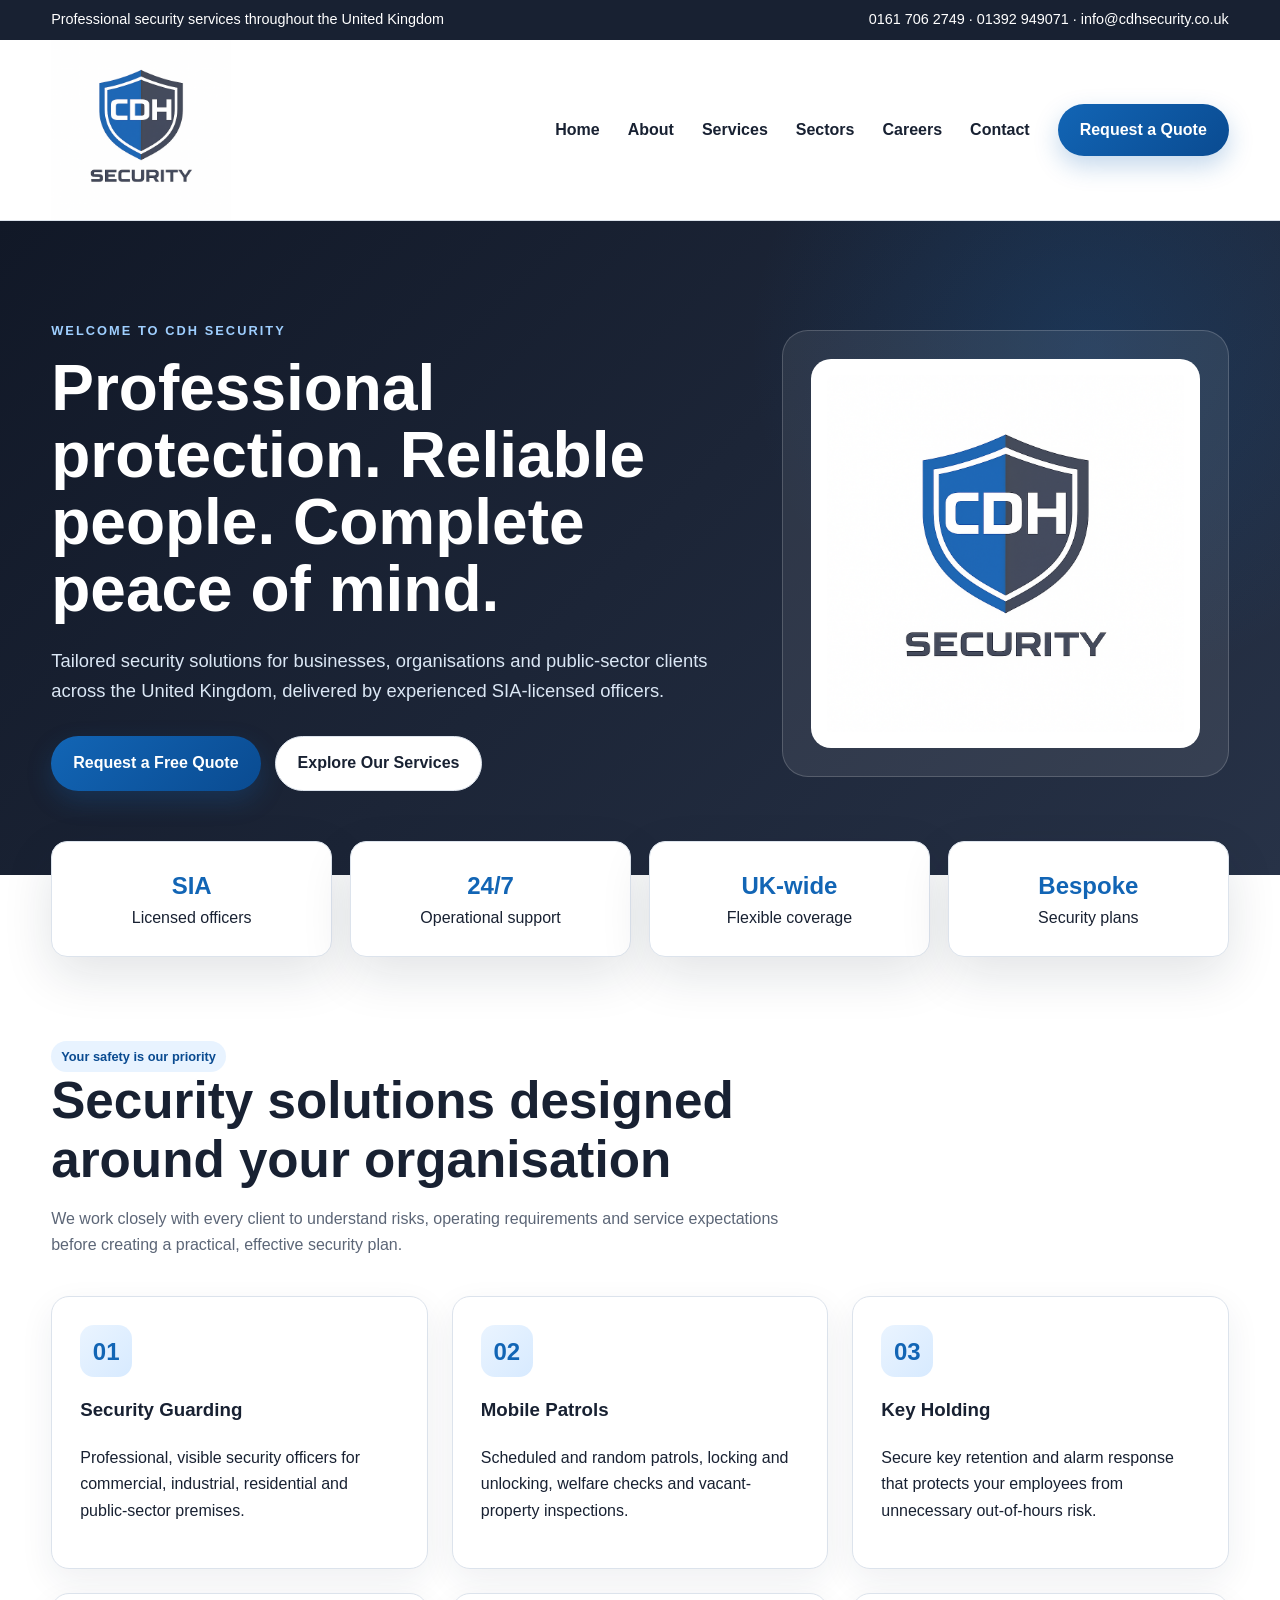
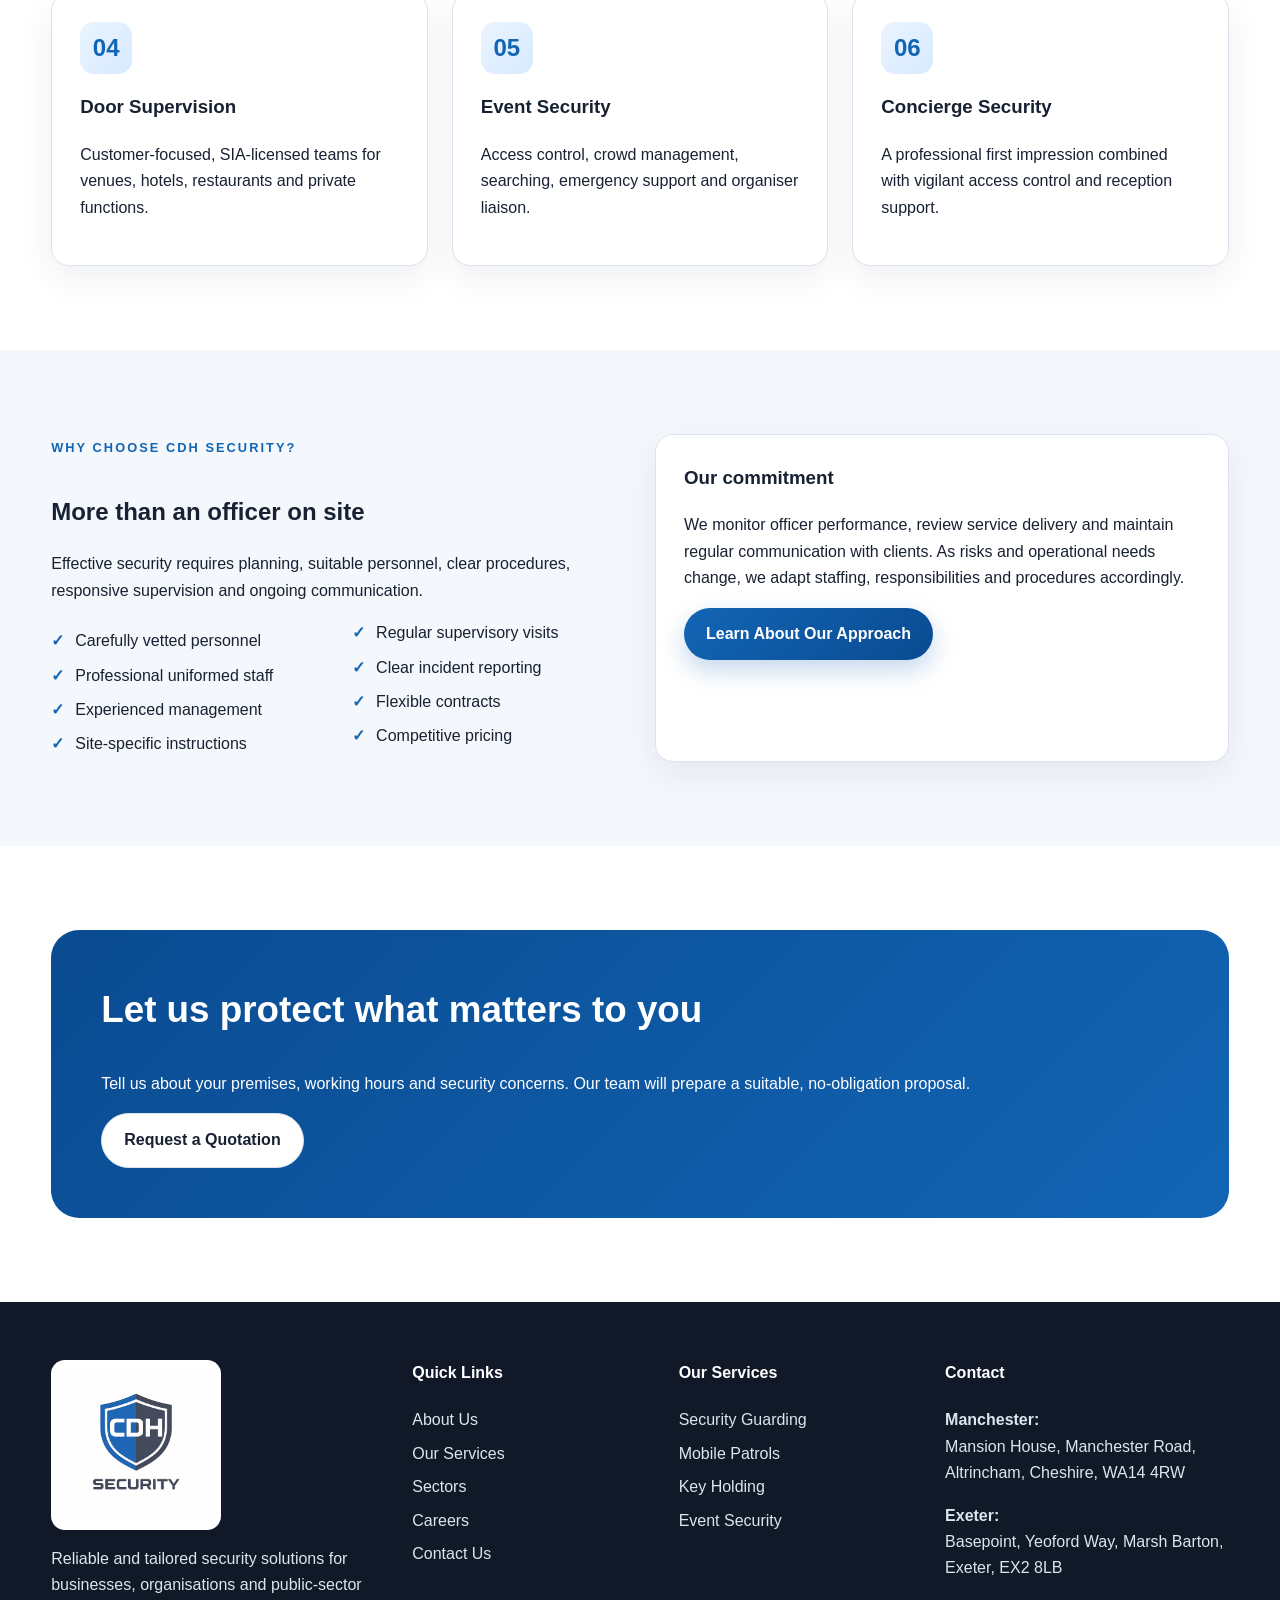
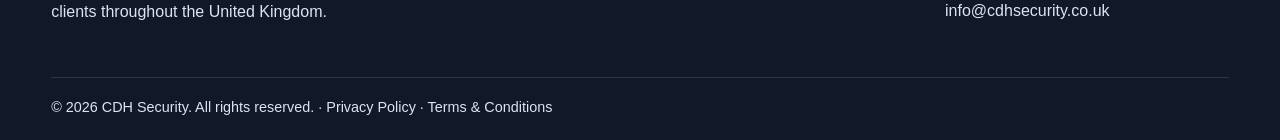
==== index.html @ 34df04a6 "Add files via upload" ====
<!doctype html><html lang="en"><head><meta charset="utf-8"><meta name="viewport" content="width=device-width,initial-scale=1"><meta name="description" content="Professional security services across the United Kingdom."><title>Home | CDH Security</title><link rel="icon" href="assets/favicon.ico"><link rel="stylesheet" href="assets/styles.css"></head><body><div class="topbar"><div class="container"><span>Professional security services throughout the United Kingdom</span><span>0161 706 2749 · 01392 949071 · info@cdhsecurity.co.uk</span></div></div><header class="site-header"><div class="container nav"><a class="brand" href="index.html"><img src="assets/cdh-logo.png" alt="CDH Security"></a><button class="menu-btn" aria-label="Open navigation" aria-expanded="false">☰</button><nav class="nav-links"><a href="index.html">Home</a><a href="about.html">About</a><a href="services.html">Services</a><a href="sectors.html">Sectors</a><a href="careers.html">Careers</a><a href="contact.html">Contact</a><a class="nav-cta" href="quote.html">Request a Quote</a></nav></div></header><main><section class="hero"><div class="container hero-grid"><div><span class="eyebrow">Welcome to CDH Security</span><h1>Professional protection. Reliable people. Complete peace of mind.</h1><p>Tailored security solutions for businesses, organisations and public-sector clients across the United Kingdom, delivered by experienced SIA-licensed officers.</p><div class="hero-actions"><a class="btn" href="quote.html">Request a Free Quote</a><a class="btn secondary" href="services.html">Explore Our Services</a></div></div><div class="hero-card"><img src="assets/cdh-logo.png" alt="CDH Security shield logo"></div></div></section><div class="container trust-row"><div class="trust-item"><strong>SIA</strong>Licensed officers</div><div class="trust-item"><strong>24/7</strong>Operational support</div><div class="trust-item"><strong>UK-wide</strong>Flexible coverage</div><div class="trust-item"><strong>Bespoke</strong>Security plans</div></div><section class="section"><div class="container"><div class="section-head"><span class="badge">Your safety is our priority</span><h2>Security solutions designed around your organisation</h2><p>We work closely with every client to understand risks, operating requirements and service expectations before creating a practical, effective security plan.</p></div><div class="grid-3"><div class="card"><div class="icon">01</div><h3>Security Guarding</h3><p>Professional, visible security officers for commercial, industrial, residential and public-sector premises.</p></div><div class="card"><div class="icon">02</div><h3>Mobile Patrols</h3><p>Scheduled and random patrols, locking and unlocking, welfare checks and vacant-property inspections.</p></div><div class="card"><div class="icon">03</div><h3>Key Holding</h3><p>Secure key retention and alarm response that protects your employees from unnecessary out-of-hours risk.</p></div><div class="card"><div class="icon">04</div><h3>Door Supervision</h3><p>Customer-focused, SIA-licensed teams for venues, hotels, restaurants and private functions.</p></div><div class="card"><div class="icon">05</div><h3>Event Security</h3><p>Access control, crowd management, searching, emergency support and organiser liaison.</p></div><div class="card"><div class="icon">06</div><h3>Concierge Security</h3><p>A professional first impression combined with vigilant access control and reception support.</p></div></div></div></section><section class="section alt"><div class="container grid-2"><div><span class="eyebrow" style="color:#1265b5">Why choose CDH Security?</span><h2>More than an officer on site</h2><p>Effective security requires planning, suitable personnel, clear procedures, responsive supervision and ongoing communication.</p><ul class="check-list"><li>Carefully vetted personnel</li><li>Professional uniformed staff</li><li>Experienced management</li><li>Site-specific instructions</li><li>Regular supervisory visits</li><li>Clear incident reporting</li><li>Flexible contracts</li><li>Competitive pricing</li></ul></div><div class="card"><h3>Our commitment</h3><p>We monitor officer performance, review service delivery and maintain regular communication with clients. As risks and operational needs change, we adapt staffing, responsibilities and procedures accordingly.</p><a class="btn" href="about.html">Learn About Our Approach</a></div></div></section><section class="section"><div class="container cta"><h2>Let us protect what matters to you</h2><p>Tell us about your premises, working hours and security concerns. Our team will prepare a suitable, no-obligation proposal.</p><a class="btn secondary" href="quote.html">Request a Quotation</a></div></section></main><footer class="footer"><div class="container"><div class="footer-grid"><div><img class="footer-logo" src="assets/cdh-logo.png" alt="CDH Security"><p>Reliable and tailored security solutions for businesses, organisations and public-sector clients throughout the United Kingdom.</p></div><div><h4>Quick Links</h4><a href="about.html">About Us</a><a href="services.html">Our Services</a><a href="sectors.html">Sectors</a><a href="careers.html">Careers</a><a href="contact.html">Contact Us</a></div><div><h4>Our Services</h4><a href="services.html#guarding">Security Guarding</a><a href="services.html#patrols">Mobile Patrols</a><a href="services.html#keyholding">Key Holding</a><a href="services.html#events">Event Security</a></div><div><h4>Contact</h4><p><strong>Manchester:</strong><br>Mansion House, Manchester Road, Altrincham, Cheshire, WA14 4RW</p><p><strong>Exeter:</strong><br>Basepoint, Yeoford Way, Marsh Barton, Exeter, EX2 8LB</p><p>info@cdhsecurity.co.uk</p></div></div><div class="copyright">© <span data-year></span> CDH Security. All rights reserved. · <a href="privacy.html" style="display:inline">Privacy Policy</a> · <a href="terms.html" style="display:inline">Terms & Conditions</a></div></div></footer><script src="assets/script.js"></script></body></html>
---- assets/styles.css ----
:root{--blue:#1265b5;--blue2:#0a4b91;--ink:#182132;--slate:#3f4657;--light:#f4f7fb;--white:#fff;--line:#dce3ec;--shadow:0 18px 50px rgba(18,32,52,.12);--radius:18px}*{box-sizing:border-box}html{scroll-behavior:smooth}body{margin:0;font-family:Inter,Arial,sans-serif;color:var(--ink);line-height:1.65;background:#fff}a{color:inherit;text-decoration:none}img{max-width:100%;display:block}.container{width:min(1180px,92%);margin:auto}.topbar{background:var(--ink);color:#fff;font-size:.9rem}.topbar .container{display:flex;justify-content:space-between;gap:20px;padding:8px 0}.site-header{position:sticky;top:0;z-index:50;background:rgba(255,255,255,.96);backdrop-filter:blur(12px);border-bottom:1px solid var(--line)}.nav{display:flex;align-items:center;justify-content:space-between;min-height:82px}.brand img{width:180px}.nav-links{display:flex;align-items:center;gap:28px;font-weight:700}.nav-links a:hover,.nav-links a.active{color:var(--blue)}.btn,.nav-cta{display:inline-flex;align-items:center;justify-content:center;gap:8px;padding:13px 22px;border-radius:999px;background:linear-gradient(135deg,var(--blue),var(--blue2));color:#fff;font-weight:800;border:0;cursor:pointer;box-shadow:0 10px 25px rgba(18,101,181,.25)}.btn.secondary{background:#fff;color:var(--ink);box-shadow:none;border:1px solid var(--line)}.menu-btn{display:none;border:0;background:none;font-size:1.8rem}.hero{background:radial-gradient(circle at 85% 20%,rgba(18,101,181,.22),transparent 28%),linear-gradient(135deg,#111827,#273247);color:#fff;padding:96px 0 84px;overflow:hidden}.hero-grid{display:grid;grid-template-columns:1.2fr .8fr;gap:60px;align-items:center}.eyebrow{display:inline-block;color:#9fcfff;text-transform:uppercase;letter-spacing:.16em;font-weight:800;font-size:.8rem;margin-bottom:14px}.hero h1,.page-hero h1{font-size:clamp(2.6rem,5vw,5rem);line-height:1.05;margin:0 0 22px}.hero p{font-size:1.15rem;color:#dbe7f5;max-width:720px}.hero-actions{display:flex;gap:14px;flex-wrap:wrap;margin-top:30px}.hero-card{background:rgba(255,255,255,.08);border:1px solid rgba(255,255,255,.18);padding:28px;border-radius:26px}.hero-card img{background:#fff;border-radius:20px;padding:16px}.trust-row{display:grid;grid-template-columns:repeat(4,1fr);gap:18px;margin-top:-34px;position:relative}.trust-item{background:#fff;border:1px solid var(--line);box-shadow:var(--shadow);padding:24px;border-radius:16px;text-align:center}.trust-item strong{font-size:1.5rem;color:var(--blue);display:block}.section{padding:84px 0}.section.alt{background:var(--light)}.section-head{max-width:760px;margin-bottom:38px}.section-head h2{font-size:clamp(2rem,4vw,3.2rem);line-height:1.15;margin:0 0 15px}.section-head p{color:#5c6677}.grid-3{display:grid;grid-template-columns:repeat(3,1fr);gap:24px}.grid-2{display:grid;grid-template-columns:repeat(2,1fr);gap:30px}.card{background:#fff;border:1px solid var(--line);border-radius:var(--radius);padding:28px;box-shadow:0 12px 34px rgba(30,46,70,.07)}.card h3{margin-top:0}.icon{width:52px;height:52px;border-radius:14px;background:linear-gradient(135deg,#eaf4ff,#d7eaff);display:grid;place-items:center;color:var(--blue);font-size:1.5rem;font-weight:900;margin-bottom:18px}.check-list{list-style:none;padding:0;margin:0;columns:2;column-gap:28px}.check-list li{break-inside:avoid;margin:8px 0;padding-left:24px;position:relative}.check-list li:before{content:'✓';position:absolute;left:0;color:var(--blue);font-weight:900}.cta{background:linear-gradient(135deg,var(--blue2),var(--blue));color:#fff;border-radius:28px;padding:50px}.cta h2{margin-top:0;font-size:2.3rem}.page-hero{background:linear-gradient(135deg,#172033,#273247);color:#fff;padding:76px 0}.page-hero p{max-width:760px;color:#d8e2ee}.service-list{display:grid;grid-template-columns:repeat(2,1fr);gap:24px}.service-block{padding:30px;border:1px solid var(--line);border-radius:18px;background:#fff}.service-block ul{padding-left:20px}.steps{counter-reset:step;display:grid;grid-template-columns:repeat(3,1fr);gap:22px}.step{counter-increment:step}.step:before{content:counter(step);display:grid;place-items:center;width:44px;height:44px;border-radius:50%;background:var(--blue);color:#fff;font-weight:900;margin-bottom:15px}.faq-item{border-bottom:1px solid var(--line)}.faq-question{width:100%;padding:20px 0;background:none;border:0;text-align:left;font-size:1.05rem;font-weight:800;cursor:pointer;display:flex;justify-content:space-between}.faq-answer{display:none;padding:0 0 18px;color:#5b6574}.faq-item.open .faq-answer{display:block}.contact-grid{display:grid;grid-template-columns:.9fr 1.1fr;gap:36px}.contact-card{background:var(--light);border-radius:18px;padding:26px;margin-bottom:18px}.form-grid{display:grid;grid-template-columns:1fr 1fr;gap:18px}.field{display:flex;flex-direction:column;gap:7px}.field.full{grid-column:1/-1}.field input,.field select,.field textarea{width:100%;padding:14px 15px;border:1px solid #cfd8e5;border-radius:10px;font:inherit}.field textarea{min-height:140px;resize:vertical}.notice{font-size:.9rem;color:#667085}.footer{background:#111827;color:#dbe5f1;padding:58px 0 20px}.footer-grid{display:grid;grid-template-columns:1.4fr 1fr 1fr 1.2fr;gap:30px}.footer h4{color:#fff;margin-top:0}.footer a{display:block;margin:7px 0}.footer-logo{width:170px;background:#fff;border-radius:14px;padding:8px}.copyright{border-top:1px solid rgba(255,255,255,.12);margin-top:36px;padding-top:18px;font-size:.9rem}.policy h2{margin-top:36px}.badge{display:inline-block;padding:5px 10px;border-radius:999px;background:#e8f3ff;color:var(--blue2);font-weight:800;font-size:.8rem}@media(max-width:900px){.nav-links{position:fixed;inset:82px 0 auto 0;background:#fff;display:none;flex-direction:column;align-items:flex-start;padding:28px 4%;border-bottom:1px solid var(--line)}.nav-links.open{display:flex}.menu-btn{display:block}.hero-grid,.contact-grid,.footer-grid{grid-template-columns:1fr}.grid-3,.steps{grid-template-columns:1fr 1fr}.trust-row{grid-template-columns:1fr 1fr}.service-list{grid-template-columns:1fr}.hero-card{max-width:520px}.topbar .container{flex-direction:column;gap:2px}.check-list{columns:1}}@media(max-width:600px){.grid-3,.grid-2,.steps,.trust-row,.form-grid{grid-template-columns:1fr}.field.full{grid-column:auto}.hero{padding-top:68px}.section{padding:62px 0}.brand img{width:145px}.cta{padding:32px}.hero h1,.page-hero h1{font-size:2.65rem}}
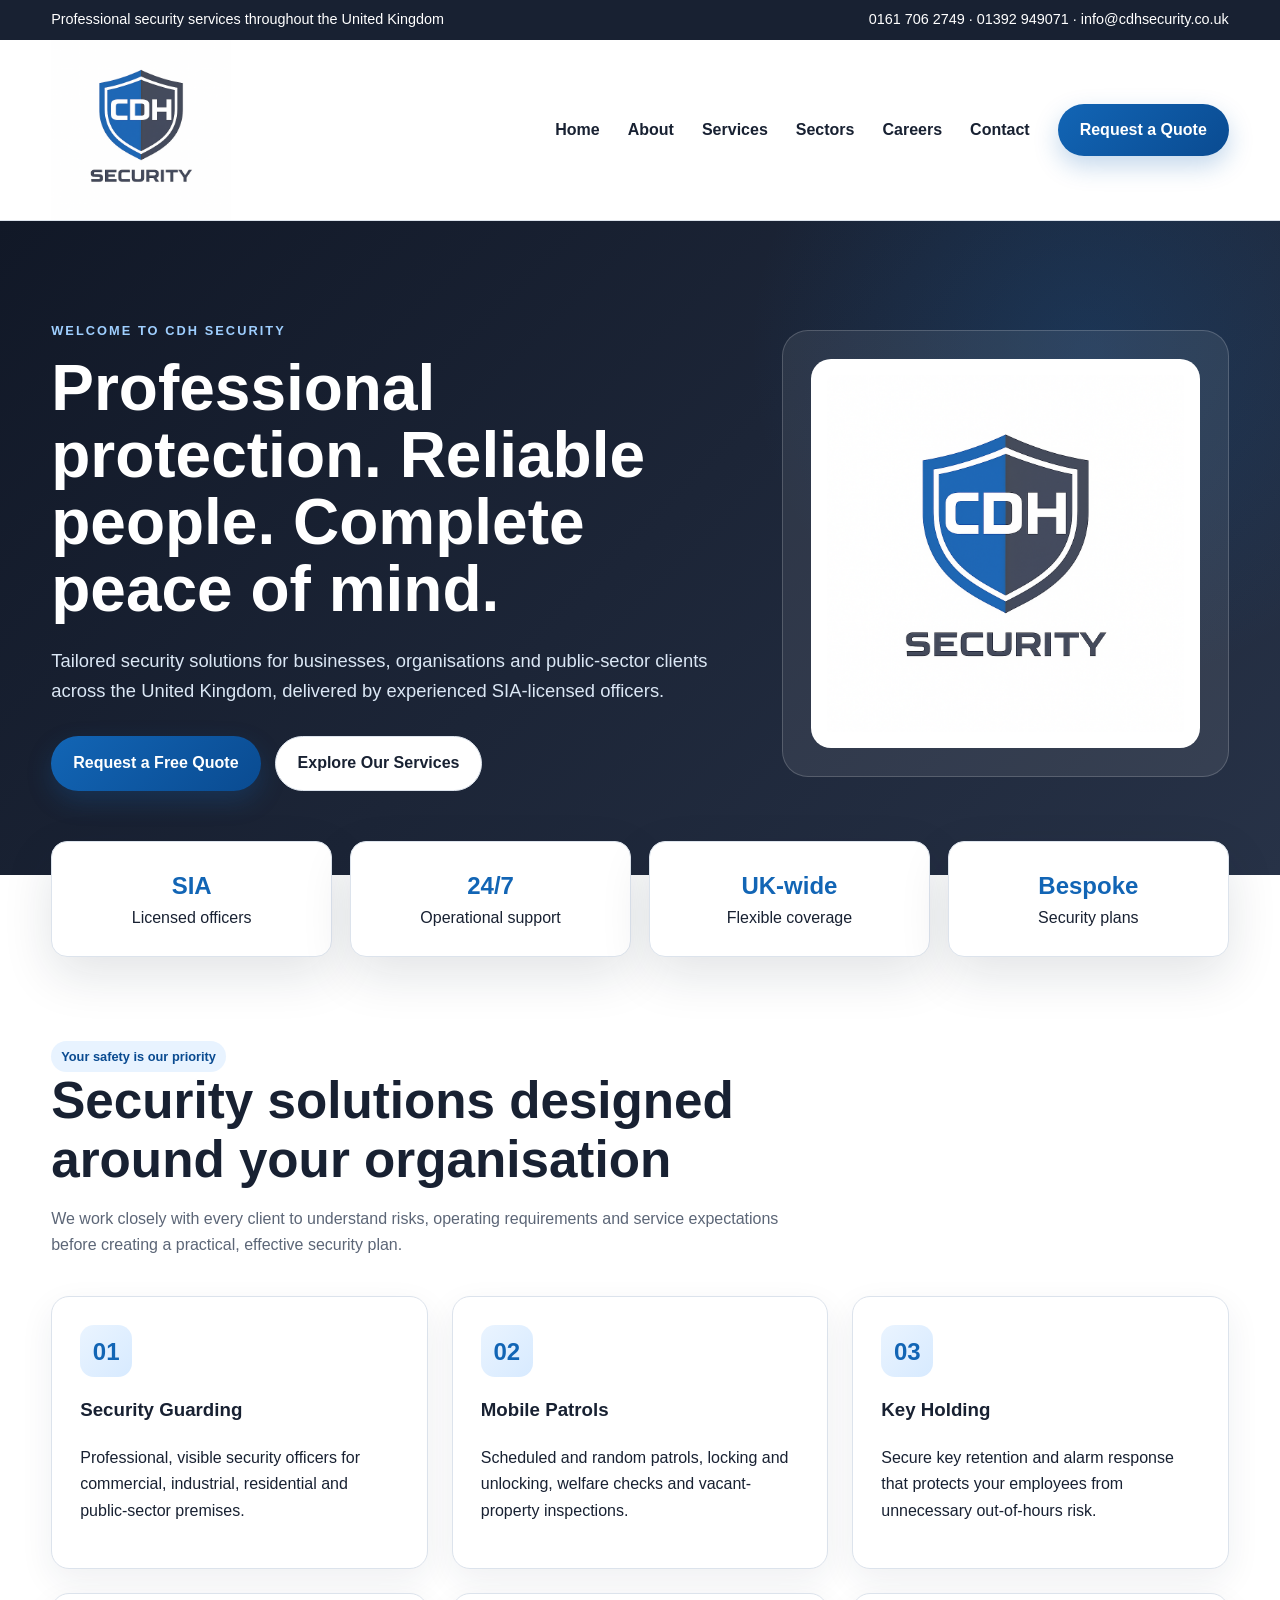
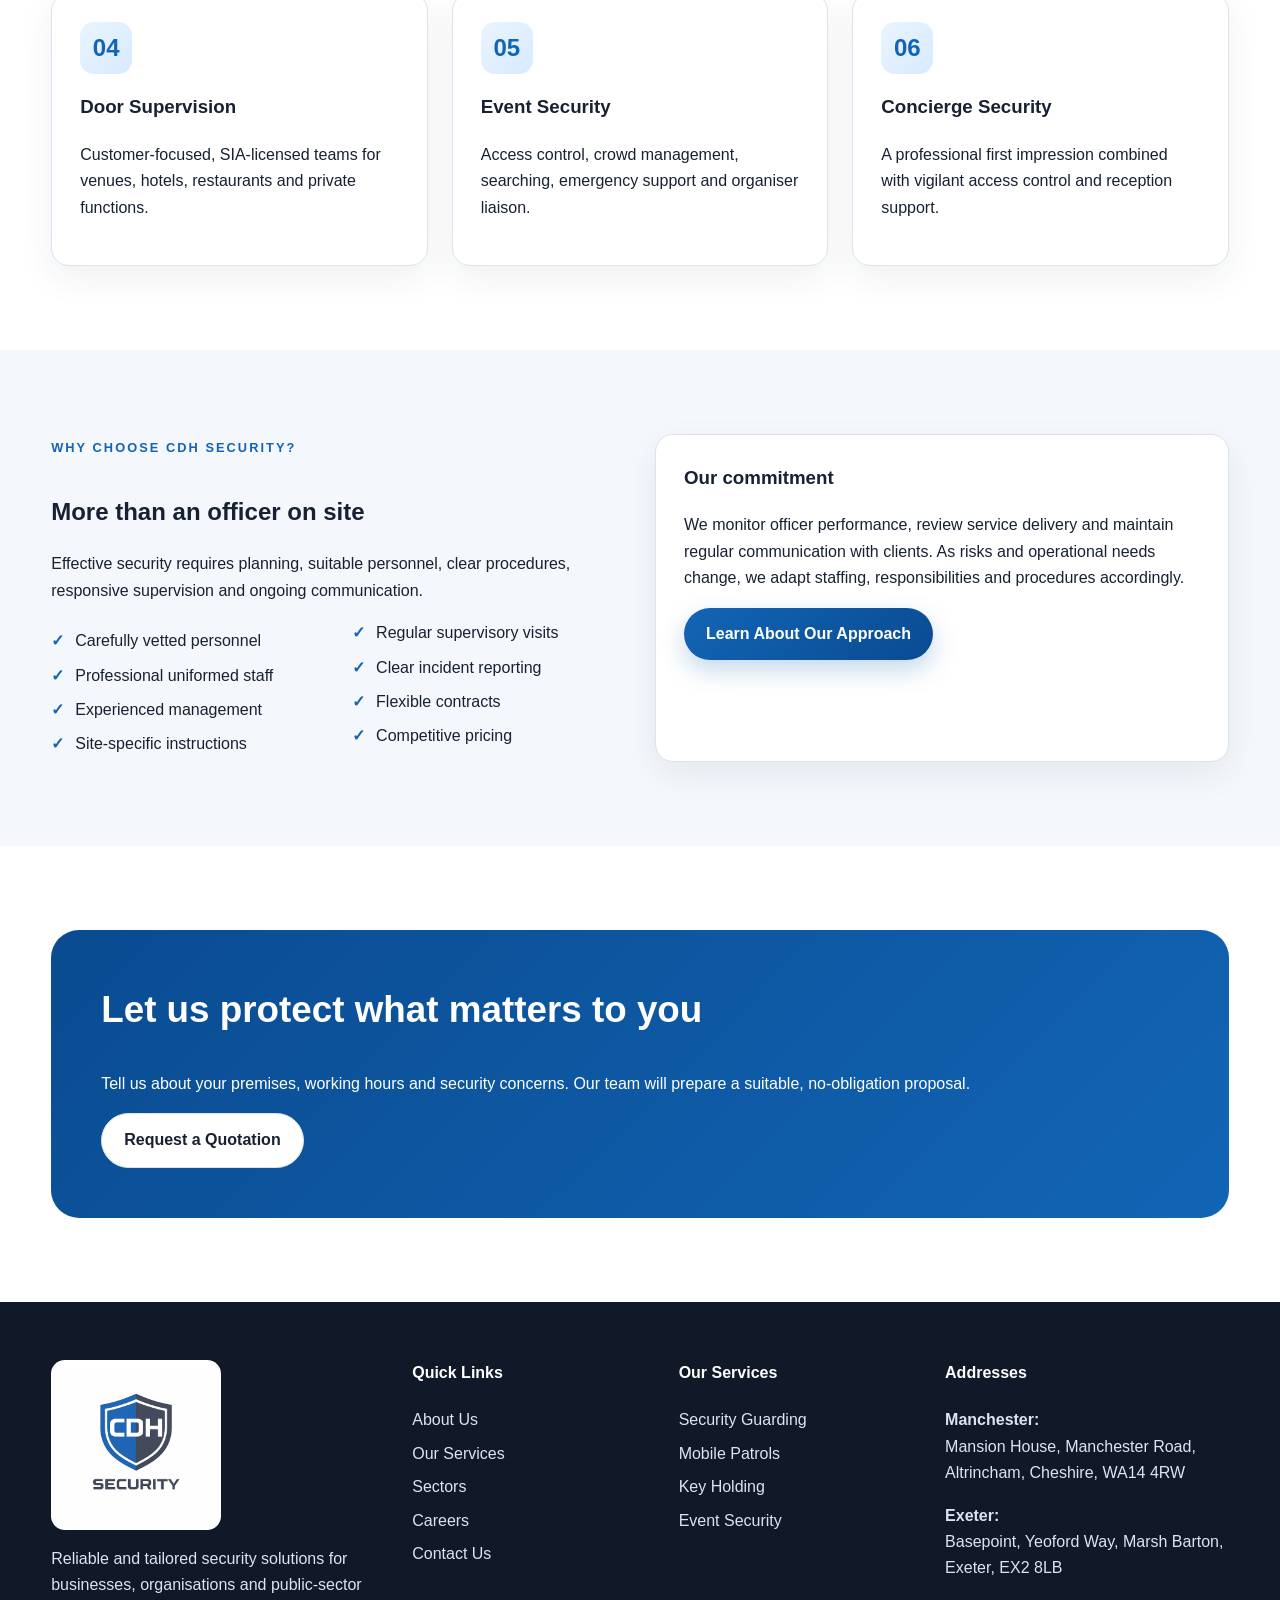
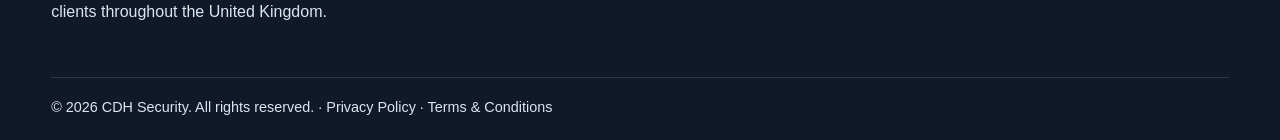
==== commit cc94c944: "Update index.html" ====
--- a/index.html
+++ b/index.html
@@ -1 +1 @@
-<!doctype html><html lang="en"><head><meta charset="utf-8"><meta name="viewport" content="width=device-width,initial-scale=1"><meta name="description" content="Professional security services across the United Kingdom."><title>Home | CDH Security</title><link rel="icon" href="assets/favicon.ico"><link rel="stylesheet" href="assets/styles.css"></head><body><div class="topbar"><div class="container"><span>Professional security services throughout the United Kingdom</span><span>0161 706 2749 · 01392 949071 · info@cdhsecurity.co.uk</span></div></div><header class="site-header"><div class="container nav"><a class="brand" href="index.html"><img src="assets/cdh-logo.png" alt="CDH Security"></a><button class="menu-btn" aria-label="Open navigation" aria-expanded="false">☰</button><nav class="nav-links"><a href="index.html">Home</a><a href="about.html">About</a><a href="services.html">Services</a><a href="sectors.html">Sectors</a><a href="careers.html">Careers</a><a href="contact.html">Contact</a><a class="nav-cta" href="quote.html">Request a Quote</a></nav></div></header><main><section class="hero"><div class="container hero-grid"><div><span class="eyebrow">Welcome to CDH Security</span><h1>Professional protection. Reliable people. Complete peace of mind.</h1><p>Tailored security solutions for businesses, organisations and public-sector clients across the United Kingdom, delivered by experienced SIA-licensed officers.</p><div class="hero-actions"><a class="btn" href="quote.html">Request a Free Quote</a><a class="btn secondary" href="services.html">Explore Our Services</a></div></div><div class="hero-card"><img src="assets/cdh-logo.png" alt="CDH Security shield logo"></div></div></section><div class="container trust-row"><div class="trust-item"><strong>SIA</strong>Licensed officers</div><div class="trust-item"><strong>24/7</strong>Operational support</div><div class="trust-item"><strong>UK-wide</strong>Flexible coverage</div><div class="trust-item"><strong>Bespoke</strong>Security plans</div></div><section class="section"><div class="container"><div class="section-head"><span class="badge">Your safety is our priority</span><h2>Security solutions designed around your organisation</h2><p>We work closely with every client to understand risks, operating requirements and service expectations before creating a practical, effective security plan.</p></div><div class="grid-3"><div class="card"><div class="icon">01</div><h3>Security Guarding</h3><p>Professional, visible security officers for commercial, industrial, residential and public-sector premises.</p></div><div class="card"><div class="icon">02</div><h3>Mobile Patrols</h3><p>Scheduled and random patrols, locking and unlocking, welfare checks and vacant-property inspections.</p></div><div class="card"><div class="icon">03</div><h3>Key Holding</h3><p>Secure key retention and alarm response that protects your employees from unnecessary out-of-hours risk.</p></div><div class="card"><div class="icon">04</div><h3>Door Supervision</h3><p>Customer-focused, SIA-licensed teams for venues, hotels, restaurants and private functions.</p></div><div class="card"><div class="icon">05</div><h3>Event Security</h3><p>Access control, crowd management, searching, emergency support and organiser liaison.</p></div><div class="card"><div class="icon">06</div><h3>Concierge Security</h3><p>A professional first impression combined with vigilant access control and reception support.</p></div></div></div></section><section class="section alt"><div class="container grid-2"><div><span class="eyebrow" style="color:#1265b5">Why choose CDH Security?</span><h2>More than an officer on site</h2><p>Effective security requires planning, suitable personnel, clear procedures, responsive supervision and ongoing communication.</p><ul class="check-list"><li>Carefully vetted personnel</li><li>Professional uniformed staff</li><li>Experienced management</li><li>Site-specific instructions</li><li>Regular supervisory visits</li><li>Clear incident reporting</li><li>Flexible contracts</li><li>Competitive pricing</li></ul></div><div class="card"><h3>Our commitment</h3><p>We monitor officer performance, review service delivery and maintain regular communication with clients. As risks and operational needs change, we adapt staffing, responsibilities and procedures accordingly.</p><a class="btn" href="about.html">Learn About Our Approach</a></div></div></section><section class="section"><div class="container cta"><h2>Let us protect what matters to you</h2><p>Tell us about your premises, working hours and security concerns. Our team will prepare a suitable, no-obligation proposal.</p><a class="btn secondary" href="quote.html">Request a Quotation</a></div></section></main><footer class="footer"><div class="container"><div class="footer-grid"><div><img class="footer-logo" src="assets/cdh-logo.png" alt="CDH Security"><p>Reliable and tailored security solutions for businesses, organisations and public-sector clients throughout the United Kingdom.</p></div><div><h4>Quick Links</h4><a href="about.html">About Us</a><a href="services.html">Our Services</a><a href="sectors.html">Sectors</a><a href="careers.html">Careers</a><a href="contact.html">Contact Us</a></div><div><h4>Our Services</h4><a href="services.html#guarding">Security Guarding</a><a href="services.html#patrols">Mobile Patrols</a><a href="services.html#keyholding">Key Holding</a><a href="services.html#events">Event Security</a></div><div><h4>Contact</h4><p><strong>Manchester:</strong><br>Mansion House, Manchester Road, Altrincham, Cheshire, WA14 4RW</p><p><strong>Exeter:</strong><br>Basepoint, Yeoford Way, Marsh Barton, Exeter, EX2 8LB</p><p>info@cdhsecurity.co.uk</p></div></div><div class="copyright">© <span data-year></span> CDH Security. All rights reserved. · <a href="privacy.html" style="display:inline">Privacy Policy</a> · <a href="terms.html" style="display:inline">Terms & Conditions</a></div></div></footer><script src="assets/script.js"></script></body></html>+<!doctype html><html lang="en"><head><meta charset="utf-8"><meta name="viewport" content="width=device-width,initial-scale=1"><meta name="description" content="Professional security services across the United Kingdom."><title>Home | CDH Security</title><link rel="icon" href="assets/favicon.ico"><link rel="stylesheet" href="assets/styles.css"></head><body><div class="topbar"><div class="container"><span>Professional security services throughout the United Kingdom</span><span>0161 706 2749 · 01392 949071 · info@cdhsecurity.co.uk</span></div></div><header class="site-header"><div class="container nav"><a class="brand" href="/"><img src="assets/cdh-logo.png" alt="CDH Security"></a><button class="menu-btn" aria-label="Open navigation" aria-expanded="false">☰</button><nav class="nav-links"><a href="/">Home</a><a href="about">About</a><a href="services">Services</a><a href="sectors">Sectors</a><a href="careers">Careers</a><a href="contact">Contact</a><a class="nav-cta" href="quote">Request a Quote</a></nav></div></header><main><section class="hero"><div class="container hero-grid"><div><span class="eyebrow">Welcome to CDH Security</span><h1>Professional protection. Reliable people. Complete peace of mind.</h1><p>Tailored security solutions for businesses, organisations and public-sector clients across the United Kingdom, delivered by experienced SIA-licensed officers.</p><div class="hero-actions"><a class="btn" href="quote">Request a Free Quote</a><a class="btn secondary" href="services">Explore Our Services</a></div></div><div class="hero-card"><img src="assets/cdh-logo.png" alt="CDH Security shield logo"></div></div></section><div class="container trust-row"><div class="trust-item"><strong>SIA</strong>Licensed officers</div><div class="trust-item"><strong>24/7</strong>Operational support</div><div class="trust-item"><strong>UK-wide</strong>Flexible coverage</div><div class="trust-item"><strong>Bespoke</strong>Security plans</div></div><section class="section"><div class="container"><div class="section-head"><span class="badge">Your safety is our priority</span><h2>Security solutions designed around your organisation</h2><p>We work closely with every client to understand risks, operating requirements and service expectations before creating a practical, effective security plan.</p></div><div class="grid-3"><div class="card"><div class="icon">01</div><h3>Security Guarding</h3><p>Professional, visible security officers for commercial, industrial, residential and public-sector premises.</p></div><div class="card"><div class="icon">02</div><h3>Mobile Patrols</h3><p>Scheduled and random patrols, locking and unlocking, welfare checks and vacant-property inspections.</p></div><div class="card"><div class="icon">03</div><h3>Key Holding</h3><p>Secure key retention and alarm response that protects your employees from unnecessary out-of-hours risk.</p></div><div class="card"><div class="icon">04</div><h3>Door Supervision</h3><p>Customer-focused, SIA-licensed teams for venues, hotels, restaurants and private functions.</p></div><div class="card"><div class="icon">05</div><h3>Event Security</h3><p>Access control, crowd management, searching, emergency support and organiser liaison.</p></div><div class="card"><div class="icon">06</div><h3>Concierge Security</h3><p>A professional first impression combined with vigilant access control and reception support.</p></div></div></div></section><section class="section alt"><div class="container grid-2"><div><span class="eyebrow" style="color:#1265b5">Why choose CDH Security?</span><h2>More than an officer on site</h2><p>Effective security requires planning, suitable personnel, clear procedures, responsive supervision and ongoing communication.</p><ul class="check-list"><li>Carefully vetted personnel</li><li>Professional uniformed staff</li><li>Experienced management</li><li>Site-specific instructions</li><li>Regular supervisory visits</li><li>Clear incident reporting</li><li>Flexible contracts</li><li>Competitive pricing</li></ul></div><div class="card"><h3>Our commitment</h3><p>We monitor officer performance, review service delivery and maintain regular communication with clients. As risks and operational needs change, we adapt staffing, responsibilities and procedures accordingly.</p><a class="btn" href="about">Learn About Our Approach</a></div></div></section><section class="section"><div class="container cta"><h2>Let us protect what matters to you</h2><p>Tell us about your premises, working hours and security concerns. Our team will prepare a suitable, no-obligation proposal.</p><a class="btn secondary" href="quote">Request a Quotation</a></div></section></main><footer class="footer"><div class="container"><div class="footer-grid"><div><img class="footer-logo" src="assets/cdh-logo.png" alt="CDH Security"><p>Reliable and tailored security solutions for businesses, organisations and public-sector clients throughout the United Kingdom.</p></div><div><h4>Quick Links</h4><a href="about">About Us</a><a href="services">Our Services</a><a href="sectors">Sectors</a><a href="careers">Careers</a><a href="contact">Contact Us</a></div><div><h4>Our Services</h4><a href="services#guarding">Security Guarding</a><a href="services#patrols">Mobile Patrols</a><a href="services#keyholding">Key Holding</a><a href="services#events">Event Security</a></div><div><h4>Addresses</h4><p><strong>Manchester:</strong><br>Mansion House, Manchester Road, Altrincham, Cheshire, WA14 4RW</p><p><strong>Exeter:</strong><br>Basepoint, Yeoford Way, Marsh Barton, Exeter, EX2 8LB</p></div></div><div class="copyright">© <span data-year></span> CDH Security. All rights reserved. · <a href="privacy" style="display:inline">Privacy Policy</a> · <a href="terms" style="display:inline">Terms & Conditions</a></div></div></footer><script src="assets/script.js"></script></body></html>
